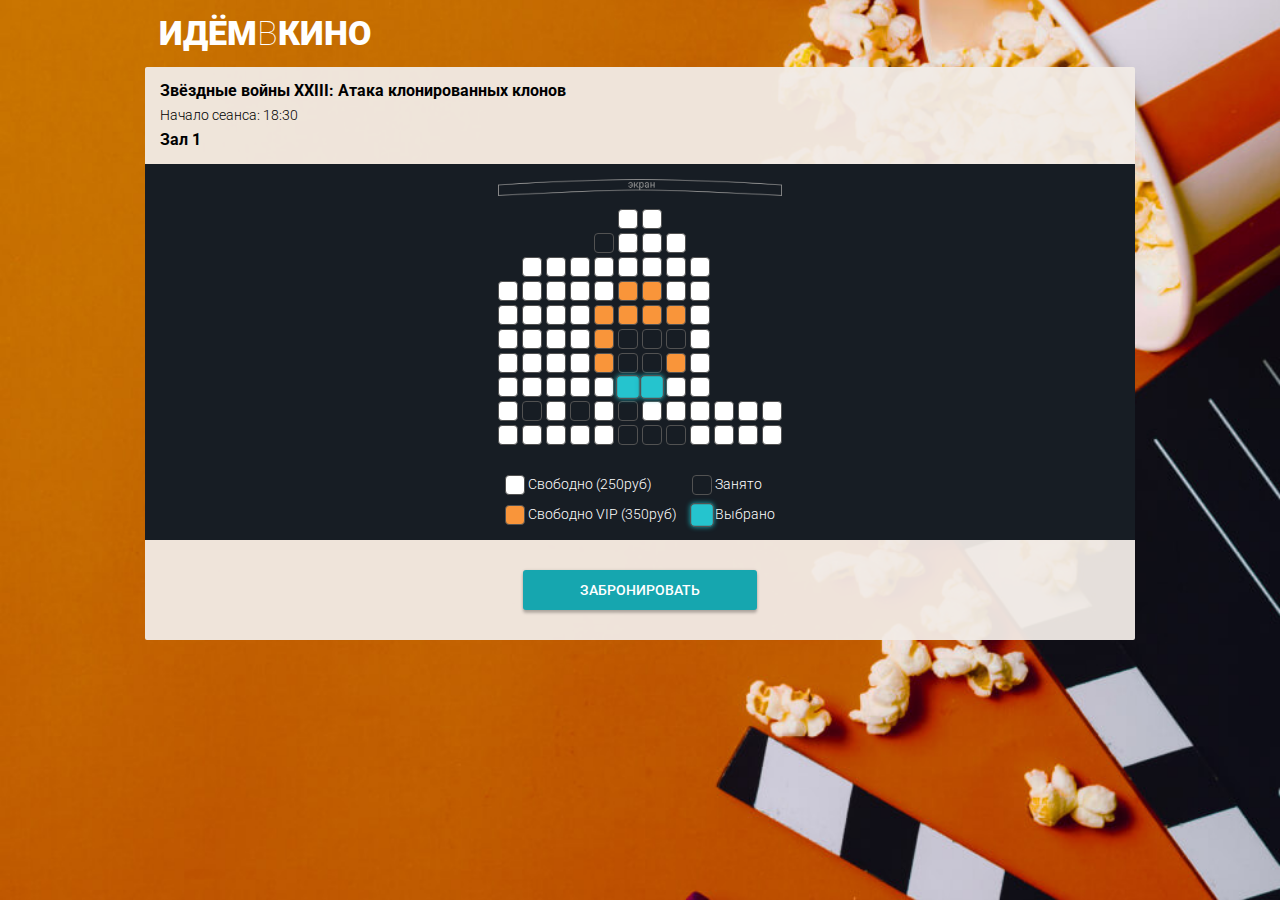
==== hall.html @ 6b2d4100 "Initial commit" ====
<!DOCTYPE html>
<html lang="ru">

<head>
  <meta charset="UTF-8">
  <meta name="viewport" content="width=device-width, initial-scale=1.0">
  <meta http-equiv="X-UA-Compatible" content="ie=edge">
  <title>ИдёмВКино</title>
  <script src="js/hall.js" defer></script>
  <link rel="stylesheet" href="css/normalize.css">
  <link rel="stylesheet" href="css/styles.css">
  <link href="https://fonts.googleapis.com/css?family=Roboto:100,300,400,500,700,900&amp;subset=cyrillic,cyrillic-ext,latin-ext" rel="stylesheet">
</head>

<body>
  <header class="page-header">
    <h1 class="page-header__title">Идём<span>в</span>кино</h1>
  </header>
  
  <main>
    <section class="buying">
      <div class="buying__info">
        <div class="buying__info-description">
          <h2 class="buying__info-title">Звёздные войны XXIII: Атака клонированных клонов</h2>
          <p class="buying__info-start">Начало сеанса: 18:30</p>
          <p class="buying__info-hall">Зал 1</p>          
        </div>
        <div class="buying__info-hint">
          <p>Тапните дважды,<br>чтобы увеличить</p>
        </div>
      </div>
      <div class="conf-step">
        <div class="conf-step__wrapper">
          <div class="conf-step__row">
            <span class="conf-step__chair conf-step__chair_disabled"></span><span class="conf-step__chair conf-step__chair_disabled"></span>
            <span class="conf-step__chair conf-step__chair_disabled"></span><span class="conf-step__chair conf-step__chair_disabled"></span>
              <span class="conf-step__chair conf-step__chair_disabled"></span><span class="conf-step__chair conf-step__chair_standart"></span>
              <span class="conf-step__chair conf-step__chair_standart"></span><span class="conf-step__chair conf-step__chair_disabled"></span>
              <span class="conf-step__chair conf-step__chair_disabled"></span><span class="conf-step__chair conf-step__chair_disabled"></span>
            <span class="conf-step__chair conf-step__chair_disabled"></span><span class="conf-step__chair conf-step__chair_disabled"></span>
            </div>  

            <div class="conf-step__row">
              <span class="conf-step__chair conf-step__chair_disabled"></span><span class="conf-step__chair conf-step__chair_disabled"></span>
              <span class="conf-step__chair conf-step__chair_disabled"></span><span class="conf-step__chair conf-step__chair_disabled"></span>
              <span class="conf-step__chair conf-step__chair_taken"></span><span class="conf-step__chair conf-step__chair_standart"></span>
              <span class="conf-step__chair conf-step__chair_standart"></span><span class="conf-step__chair conf-step__chair_standart"></span>
              <span class="conf-step__chair conf-step__chair_disabled"></span><span class="conf-step__chair conf-step__chair_disabled"></span>
              <span class="conf-step__chair conf-step__chair_disabled"></span><span class="conf-step__chair conf-step__chair_disabled"></span>
            </div>  

            <div class="conf-step__row">
              <span class="conf-step__chair conf-step__chair_disabled"></span><span class="conf-step__chair conf-step__chair_standart"></span>
              <span class="conf-step__chair conf-step__chair_standart"></span><span class="conf-step__chair conf-step__chair_standart"></span>
              <span class="conf-step__chair conf-step__chair_standart"></span><span class="conf-step__chair conf-step__chair_standart"></span>
              <span class="conf-step__chair conf-step__chair_standart"></span><span class="conf-step__chair conf-step__chair_standart"></span>
              <span class="conf-step__chair conf-step__chair_standart"></span><span class="conf-step__chair conf-step__chair_disabled"></span>
              <span class="conf-step__chair conf-step__chair_disabled"></span><span class="conf-step__chair conf-step__chair_disabled"></span>
            </div>  

            <div class="conf-step__row">
              <span class="conf-step__chair conf-step__chair_standart"></span><span class="conf-step__chair conf-step__chair_standart"></span>
              <span class="conf-step__chair conf-step__chair_standart"></span><span class="conf-step__chair conf-step__chair_standart"></span>
              <span class="conf-step__chair conf-step__chair_standart"></span><span class="conf-step__chair conf-step__chair_vip"></span>
              <span class="conf-step__chair conf-step__chair_vip"></span><span class="conf-step__chair conf-step__chair_standart"></span>
              <span class="conf-step__chair conf-step__chair_standart"></span><span class="conf-step__chair conf-step__chair_disabled"></span>
              <span class="conf-step__chair conf-step__chair_disabled"></span><span class="conf-step__chair conf-step__chair_disabled"></span>
            </div>  

            <div class="conf-step__row">
              <span class="conf-step__chair conf-step__chair_standart"></span><span class="conf-step__chair conf-step__chair_standart"></span>
              <span class="conf-step__chair conf-step__chair_standart"></span><span class="conf-step__chair conf-step__chair_standart"></span>
              <span class="conf-step__chair conf-step__chair_vip"></span><span class="conf-step__chair conf-step__chair_vip"></span>
              <span class="conf-step__chair conf-step__chair_vip"></span><span class="conf-step__chair conf-step__chair_vip"></span>
              <span class="conf-step__chair conf-step__chair_standart"></span><span class="conf-step__chair conf-step__chair_disabled"></span>
              <span class="conf-step__chair conf-step__chair_disabled"></span><span class="conf-step__chair conf-step__chair_disabled"></span>
            </div>  

            <div class="conf-step__row">
              <span class="conf-step__chair conf-step__chair_standart"></span><span class="conf-step__chair conf-step__chair_standart"></span>
              <span class="conf-step__chair conf-step__chair_standart"></span><span class="conf-step__chair conf-step__chair_standart"></span>
              <span class="conf-step__chair conf-step__chair_vip"></span><span class="conf-step__chair conf-step__chair_taken"></span>
              <span class="conf-step__chair conf-step__chair_taken"></span><span class="conf-step__chair conf-step__chair_taken"></span>
              <span class="conf-step__chair conf-step__chair_standart"></span><span class="conf-step__chair conf-step__chair_disabled"></span>
              <span class="conf-step__chair conf-step__chair_disabled"></span><span class="conf-step__chair conf-step__chair_disabled"></span>
            </div>  

            <div class="conf-step__row">
              <span class="conf-step__chair conf-step__chair_standart"></span><span class="conf-step__chair conf-step__chair_standart"></span>
              <span class="conf-step__chair conf-step__chair_standart"></span><span class="conf-step__chair conf-step__chair_standart"></span>
              <span class="conf-step__chair conf-step__chair_vip"></span><span class="conf-step__chair conf-step__chair_taken"></span>
              <span class="conf-step__chair conf-step__chair_taken"></span><span class="conf-step__chair conf-step__chair_vip"></span>
              <span class="conf-step__chair conf-step__chair_standart"></span><span class="conf-step__chair conf-step__chair_disabled"></span>
              <span class="conf-step__chair conf-step__chair_disabled"></span><span class="conf-step__chair conf-step__chair_disabled"></span>
            </div>  

            <div class="conf-step__row">
              <span class="conf-step__chair conf-step__chair_standart"></span><span class="conf-step__chair conf-step__chair_standart"></span>
              <span class="conf-step__chair conf-step__chair_standart"></span><span class="conf-step__chair conf-step__chair_standart"></span>
              <span class="conf-step__chair conf-step__chair_standart"></span><span class="conf-step__chair conf-step__chair_selected"></span>
              <span class="conf-step__chair conf-step__chair_selected"></span><span class="conf-step__chair conf-step__chair_standart"></span>
              <span class="conf-step__chair conf-step__chair_standart"></span><span class="conf-step__chair conf-step__chair_disabled"></span>
              <span class="conf-step__chair conf-step__chair_disabled"></span><span class="conf-step__chair conf-step__chair_disabled"></span>
            </div>  

            <div class="conf-step__row">
              <span class="conf-step__chair conf-step__chair_standart"></span><span class="conf-step__chair conf-step__chair_taken"></span>
              <span class="conf-step__chair conf-step__chair_standart"></span><span class="conf-step__chair conf-step__chair_taken"></span>
              <span class="conf-step__chair conf-step__chair_standart"></span><span class="conf-step__chair conf-step__chair_taken"></span>
              <span class="conf-step__chair conf-step__chair_standart"></span><span class="conf-step__chair conf-step__chair_standart"></span>
              <span class="conf-step__chair conf-step__chair_standart"></span><span class="conf-step__chair conf-step__chair_standart"></span>
              <span class="conf-step__chair conf-step__chair_standart"></span><span class="conf-step__chair conf-step__chair_standart"></span>
            </div>  

            <div class="conf-step__row">
              <span class="conf-step__chair conf-step__chair_standart"></span><span class="conf-step__chair conf-step__chair_standart"></span>
              <span class="conf-step__chair conf-step__chair_standart"></span><span class="conf-step__chair conf-step__chair_standart"></span>
              <span class="conf-step__chair conf-step__chair_standart"></span><span class="conf-step__chair conf-step__chair_taken"></span>
              <span class="conf-step__chair conf-step__chair_taken"></span><span class="conf-step__chair conf-step__chair_taken"></span>
              <span class="conf-step__chair conf-step__chair_standart"></span><span class="conf-step__chair conf-step__chair_standart"></span>
              <span class="conf-step__chair conf-step__chair_standart"></span><span class="conf-step__chair conf-step__chair_standart"></span>
            </div>
        </div>
        <div class="conf-step__legend">
          <div class="col">
            <p class="conf-step__legend-price"><span class="conf-step__chair conf-step__chair_standart"></span> Свободно (<span class="conf-step__legend-value price-standart">250</span>руб)</p>
            <p class="conf-step__legend-price"><span class="conf-step__chair conf-step__chair_vip"></span> Свободно VIP (<span class="conf-step__legend-value price-vip">350</span>руб)</p>            
          </div>
          <div class="col">
            <p class="conf-step__legend-price"><span class="conf-step__chair conf-step__chair_taken"></span> Занято</p>
            <p class="conf-step__legend-price"><span class="conf-step__chair conf-step__chair_selected"></span> Выбрано</p>                    
          </div>
        </div>
      </div>
      <button class="acceptin-button"  >Забронировать</button>
    </section>     
  </main>
  <script src="js/createRequest.js"></script>
  <script src="js/main.js"></script>
</body>
</html>
---- css/styles.css ----
@charset "UTF-8";
* {
  margin: 0;
  padding: 0;
  box-sizing: border-box;
}

html {
  font-family: "Roboto", sans-serif;
  font-size: 62.5%;
}

body {
  background-image: url("../i/background.jpg");
  background-size: cover;
  background-attachment: fixed;
  background-position: right;
}

.page-header {
  padding: 1.4rem;
}

.page-header__title {
  margin: 0;
  font-weight: 900;
  font-size: 3.4rem;
  color: #FFFFFF;
  text-transform: uppercase;
}
.page-header__title span {
  font-weight: 100;
}

/* ~~~~~~~~~~~~ Главная ~~~~~~~~~~~~ */
.page-nav {
  position: sticky;
  top: 2px;
  padding-bottom: 1rem;
  display: flex;
  flex-wrap: nowrap;
  align-items: stretch;
  color: #000000;
  z-index: 10;
}
.page-nav .page-nav__day {
  flex-basis: calc(100% / 8);
  font-size: 1.2rem;
  padding: 1rem;
  background: rgba(255, 255, 255, 0.9);
  box-shadow: 0px 2px 2px rgba(0, 0, 0, 0.24), 0px 0px 2px rgba(0, 0, 0, 0.12);
  border-radius: 2px;
  text-decoration: none;
  color: #000000;
}
.page-nav .page-nav__day + .page-nav__day {
  margin-left: 1px;
}
.page-nav .page-nav__day .page-nav__day-week::after {
  content: ',';
}
.page-nav .page-nav__day .page-nav__day-number::before {
  content: ' ';
}
.page-nav .page-nav__day .page-nav__day-week, .page-nav .page-nav__day .page-nav__day-number {
  display: block;
}
.page-nav .page-nav__day_chosen {
  flex-grow: 1;
  background-color: #FFFFFF;
  font-weight: 700;
  transform: scale(1.1);
}
.page-nav .page-nav__day_weekend {
  color: #DE2121;
}
.page-nav .page-nav__day_next {
  text-align: center;
}
.page-nav .page-nav__day_next::before {
  content: '>';
  font-family: monospace;
  font-weight: 700;
  font-size: 2.4rem;
}
.page-nav .page-nav__day_today .page-nav__day-week::before {
  content: 'Сегодня';
  display: block;
}
.page-nav .page-nav__day_today .page-nav__day-week, .page-nav .page-nav__day_today .page-nav__day-number {
  display: inline;
}

.movie {
  position: relative;
  padding: 1.5rem;
  margin-top: 3rem;
  background: rgba(241, 235, 230, 0.95);
  color: #000000;
}
.movie .movie__info {
  display: flex;
}
.movie .movie__poster {
  position: relative;
  width: 12.5rem;
  height: 17.5rem;
  /*    left: 1.5rem;
      top: -1.5rem;*/
}
.movie .movie__poster .movie__poster-image {
  position: relative;
  top: -3rem;
  width: 12.5rem;
  height: 17.5rem;
}
.movie .movie__poster::after {
  content: '';
  display: block;
  position: absolute;
  right: -0.7rem;
  top: -3rem;
  border: 1.5rem solid transparent;
  border-bottom: 0 solid transparent;
  border-right: 0 solid transparent;
  border-left: 0.7rem solid #772720;
}
.movie .movie__description {
  flex-grow: 1;
  padding-left: 1.5rem;
}
.movie .movie__title {
  font-weight: 700;
  font-size: 1.6rem;
}
.movie .movie__synopsis {
  font-size: 1.4rem;
  margin-top: 1rem;
}
.movie .movie__data {
  font-size: 1.4rem;
  font-weight: 300;
  margin-top: 1rem;
}
.movie .movie-seances__hall + .movie-seances__hall {
  margin-top: 2rem;
}
.movie .movie-seances__hall .movie-seances__hall-title {
  font-weight: 700;
  font-size: 1.6rem;
}
.movie .movie-seances__hall .movie-seances__list {
  margin-top: 0.7rem;
  font-size: 0;
}
.movie .movie-seances__hall .movie-seances__time-block {
  display: inline-block;
  margin-bottom: 4px;
}
.movie .movie-seances__hall .movie-seances__time-block:nth-last-of-type(n + 1) {
  margin-right: 4px;
}
.movie .movie-seances__hall .movie-seances__time {
  display: block;
  padding: 8px;
  box-shadow: 0px 2px 2px rgba(0, 0, 0, 0.24), 0px 0px 2px rgba(0, 0, 0, 0.12);
  border-radius: 2px;
  background-color: #FFFFFF;
  color: #000000;
  text-decoration: none;
  font-size: 1.5rem;
}

/* ~~~~~~~~~~~~ Кинозал ~~~~~~~~~~~~ */
.acceptin-button {
  display: block;
  margin: 3rem auto 0;
  box-shadow: 0px 3px 3px rgba(0, 0, 0, 0.24), 0px 0px 3px rgba(0, 0, 0, 0.12);
  border-radius: 3px;
  border: none;
  padding: 12px 57px;
  text-transform: uppercase;
  font-weight: 500;
  font-size: 1.4rem;
  background-color: #16A6AF;
  color: #FFFFFF;
}

.buying {
  background-color: rgba(241, 235, 230, 0.95);
  padding-bottom: 3rem;
}

.buying__info {
  display: flex;
  align-items: center;
  justify-content: space-between;
  padding: 1.5rem;
}
.buying__info .buying__info-description {
  padding-right: 1.5rem;
}
.buying__info .buying__info-title, .buying__info .buying__info-hall {
  font-size: 1.6rem;
  font-weight: 700;
}
.buying__info .buying__info-start {
  font-size: 1.4rem;
  font-weight: 300;
  margin: 0.7rem 0;
}
.buying__info .buying__info-hint {
  position: relative;
  font-weight: 300;
  font-size: 1.4rem;
  text-align: center;
}
.buying__info .buying__info-hint p {
  position: relative;
  width: 10rem;
}
.buying__info .buying__info-hint p::before {
  content: '';
  position: absolute;
  left: -1rem;
  top: calc(50% - 1.6rem);
  display: block;
  width: 2.4rem;
  height: 3.2rem;
  background-image: url(../i/hint.png);
  background-size: 2.4rem 3.2rem;
}

.conf-step {
  text-align: center;
  background-color: #171D24;
  padding: 1.5rem 3rem 1.5rem;
}

.conf-step__wrapper {
  font-size: 0;
  display: inline-block;
  background-image: url(../i/screen.png);
  background-position: top;
  background-repeat: no-repeat;
  background-size: 100%;
  padding-top: 3rem;
}
.conf-step__wrapper::before {
  content: '';
}

.conf-step__row + .conf-step__row {
  margin-top: 4px;
}

.conf-step__chair {
  display: inline-block;
  vertical-align: middle;
  width: 2rem;
  height: 2rem;
  border: 1px solid #525252;
  box-sizing: border-box;
  border-radius: 4px;
}
.conf-step__chair:not(:first-of-type) {
  margin-left: 4px;
}

.conf-step__chair_disabled {
  opacity: 0;
}

.conf-step__chair_standart {
  background-color: #FFFFFF;
}

.conf-step__chair_vip {
  background-color: #F9953A;
}

.conf-step__chair_taken {
  background-color: transparent;
}

.conf-step__chair_selected {
  background-color: #25C4CE;
  box-shadow: 0px 0px 4px #16A6AF;
  transform: scale(1.2);
}

.conf-step__legend {
  padding-top: 3rem;
  font-size: 1.4rem;
  font-weight: 300;
  color: #FFFFFF;
  display: flex;
  flex-wrap: nowrap;
  text-align: left;
}
.conf-step__legend .col {
  max-width: 25rem;
}
.conf-step__legend .col:first-of-type {
  padding-right: 1.5rem;
  margin-left: auto;
}
.conf-step__legend .col:last-of-type {
  margin-right: auto;
}
.conf-step__legend .conf-step__legend-price + .conf-step__legend-price {
  margin-top: 1rem;
}

/* ~~~~~~~~~~~~ Билет ~~~~~~~~~~~~ */
.tichet__check, .ticket__info-wrapper {
  padding-left: 1.5rem;
  padding-right: 1.5rem;
  background-color: rgba(241, 235, 230, 0.95);
}

.tichet__check {
  position: relative;
  padding-top: 2.5rem;
  padding-bottom: 2.5rem;
}
.tichet__check::before {
  content: '';
  display: block;
  position: absolute;
  top: -3px;
  left: 0;
  right: 0;
  height: 3px;
  background-image: url(../i/border-top.png);
  background-size: 10px 3px;
}
.tichet__check::after {
  content: '';
  display: block;
  position: absolute;
  bottom: -3px;
  left: 0;
  right: 0;
  height: 3px;
  background-image: url(../i/border-bottom.png);
  background-size: 10px 3px;
}

.ticket__info-wrapper {
  position: relative;
  margin-top: 6px;
  padding-top: 2rem;
  padding-bottom: 3rem;
}
.ticket__info-wrapper::before {
  content: '';
  display: block;
  position: absolute;
  top: -3px;
  left: 0;
  right: 0;
  height: 3px;
  background-image: url(../i/border-top.png);
  background-size: 10px 3px;
}
.ticket__info-wrapper::after {
  content: '';
  display: block;
  position: absolute;
  bottom: -3px;
  left: 0;
  right: 0;
  height: 3px;
  background-image: url(../i/border-bottom.png);
  background-size: 10px 3px;
}

.ticket__check-title {
  font-weight: 700;
  font-size: 2.2rem;
  text-transform: uppercase;
  color: #C76F00;
}

.ticket__info {
  font-size: 1.6rem;
  color: #000000;
}
.ticket__info + .ticket__info {
  margin-top: 1rem;
}

.ticket__details {
  font-weight: 700;
}

.ticket__hint {
  font-weight: 300;
  font-size: 1.4rem;
  margin-top: 3rem;
}
.ticket__hint + .ticket__hint {
  margin-top: 1rem;
}

.ticket__info-qr {
  display: block;
  margin: 3rem auto 0;
  width: 20rem;
  height: 20rem;
}

@media screen and (min-width: 479px) {
  .page-nav .page-nav__day {
    padding: 1rem 2rem;
  }
}
@media screen and (min-width: 990px) {
  .page-header, nav, main {
    width: 990px;
    margin: auto;
  }

  .movie, .buying {
    border-radius: 2px;
  }

  .buying__info-hint {
    display: none;
  }
}

/*================================================================*/

.movie .movie-seances__hall .acceptin-button-disabled {
 background-color: #888888;
 pointer-events: none
}

.acceptin-button:disabled {
  background-color: #888888;
  pointer-events: none
 }
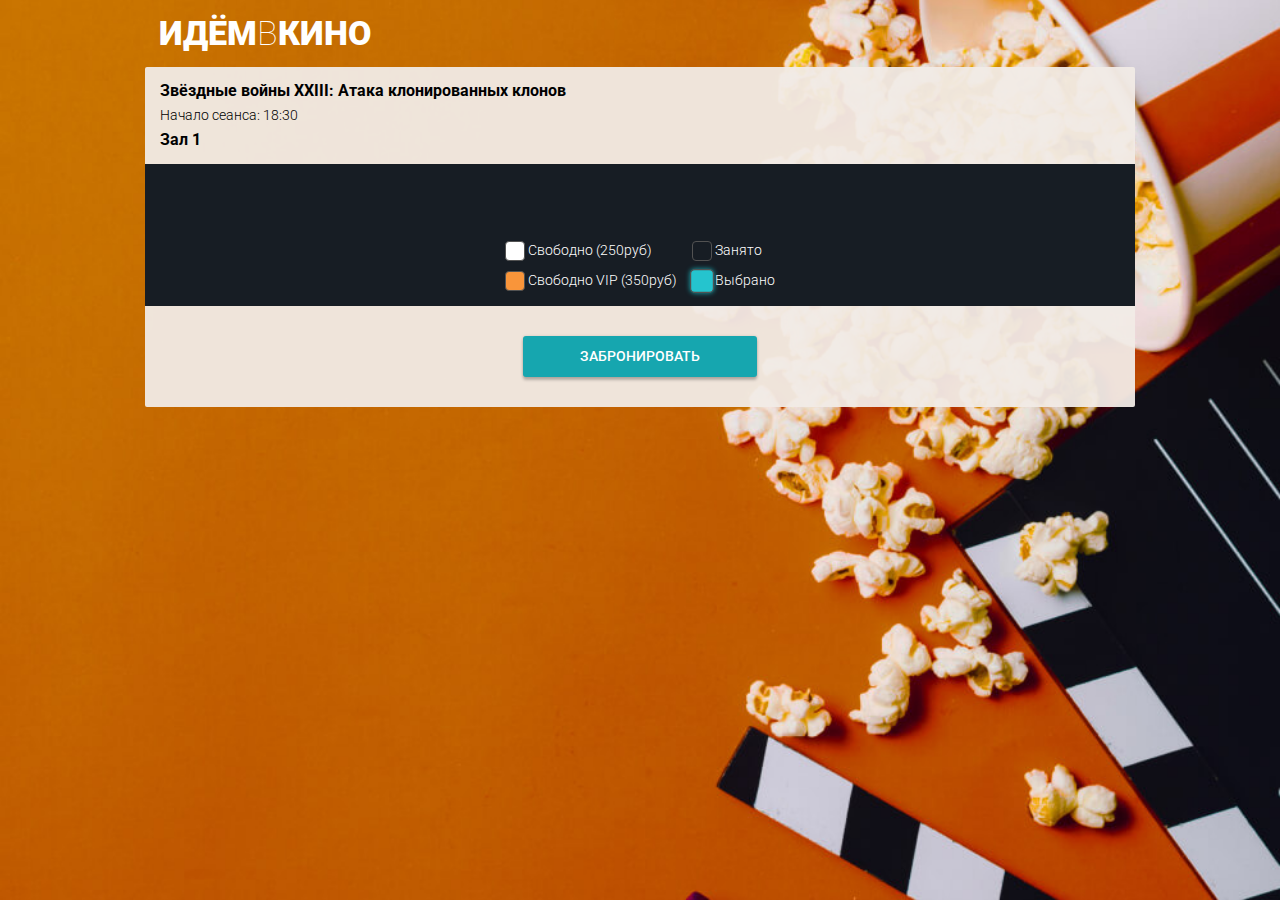
==== commit 2097ad2d: "Формируется зал" ====
--- a/hall.html
+++ b/hall.html
@@ -31,6 +31,7 @@
       </div>
       <div class="conf-step">
         <div class="conf-step__wrapper">
+          <!--
           <div class="conf-step__row">
             <span class="conf-step__chair conf-step__chair_disabled"></span><span class="conf-step__chair conf-step__chair_disabled"></span>
             <span class="conf-step__chair conf-step__chair_disabled"></span><span class="conf-step__chair conf-step__chair_disabled"></span>
@@ -120,6 +121,7 @@
               <span class="conf-step__chair conf-step__chair_standart"></span><span class="conf-step__chair conf-step__chair_standart"></span>
               <span class="conf-step__chair conf-step__chair_standart"></span><span class="conf-step__chair conf-step__chair_standart"></span>
             </div>
+        -->
         </div>
         <div class="conf-step__legend">
           <div class="col">
@@ -132,10 +134,10 @@
           </div>
         </div>
       </div>
-      <button class="acceptin-button"  >Забронировать</button>
+      <button class="acceptin-button">Забронировать</button>
     </section>     
   </main>
-  <script src="js/createRequest.js"></script>
-  <script src="js/main.js"></script>
+  <script src="js/createRequest.js" ></script>
+  <script src="js/hall.js" defer></script>
 </body>
 </html>